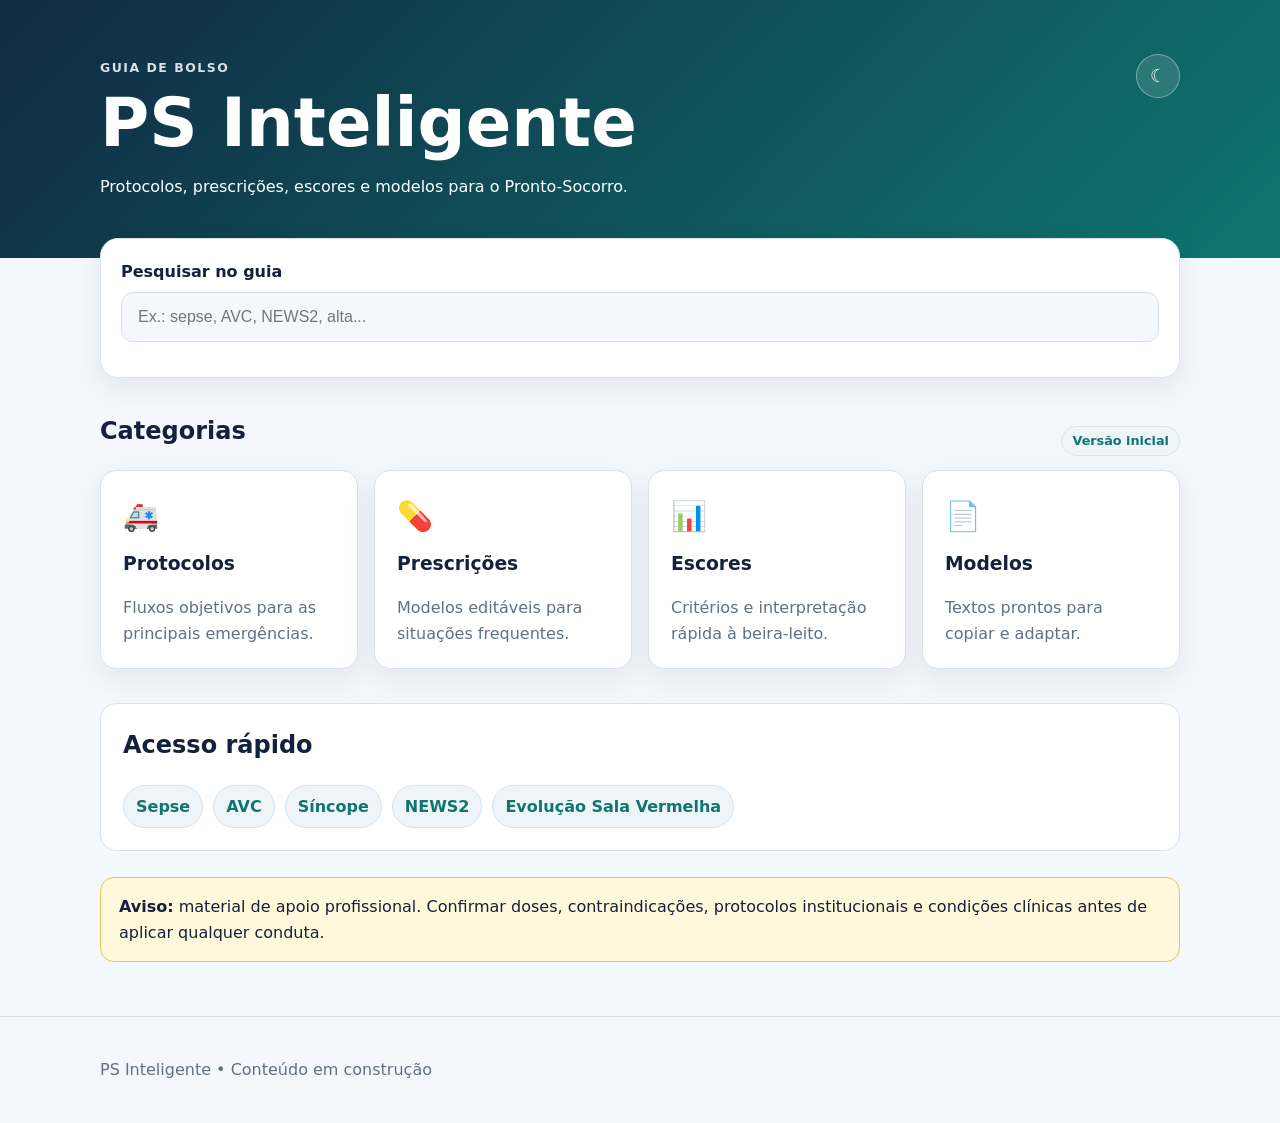
==== index.html @ 6e01e8b6 "Add files via upload" ====
<!DOCTYPE html>
<html lang="pt-BR">
<head>
  <meta charset="UTF-8">
  <meta name="viewport" content="width=device-width, initial-scale=1.0">
  <meta name="description" content="Guia rápido para atendimento no pronto-socorro.">
  <title>PS Inteligente</title>
  <link rel="stylesheet" href="assets/style.css">
</head>
<body>
  <header class="topbar">
    <div class="container hero">
      <div>
        <span class="eyebrow">GUIA DE BOLSO</span>
        <h1>PS Inteligente</h1>
        <p>Protocolos, prescrições, escores e modelos para o Pronto-Socorro.</p>
      </div>
      <button id="themeButton" class="theme-button" type="button" aria-label="Alternar tema">☾</button>
    </div>
  </header>

  <main class="container">
    <section class="search-box">
      <label for="search">Pesquisar no guia</label>
      <input id="search" type="search" placeholder="Ex.: sepse, AVC, NEWS2, alta..." autocomplete="off">
      <p id="resultCount" class="muted"></p>
    </section>

    <section>
      <div class="section-heading">
        <h2>Categorias</h2>
        <span class="badge">Versão inicial</span>
      </div>

      <div id="cardGrid" class="grid">
        <a class="card searchable" data-search="protocolos sepse avc dor toracica sincope choque" href="protocolos/index.html">
          <div class="icon">🚑</div>
          <h3>Protocolos</h3>
          <p>Fluxos objetivos para as principais emergências.</p>
        </a>

        <a class="card searchable" data-search="prescricoes medicamentos doses diluicoes infusao" href="prescricoes/index.html">
          <div class="icon">💊</div>
          <h3>Prescrições</h3>
          <p>Modelos editáveis para situações frequentes.</p>
        </a>

        <a class="card searchable" data-search="escores news2 heart wells curb65 glasgow" href="escores/index.html">
          <div class="icon">📊</div>
          <h3>Escores</h3>
          <p>Critérios e interpretação rápida à beira-leito.</p>
        </a>

        <a class="card searchable" data-search="modelos evolucao alta internacao transferencia obito" href="modelos/index.html">
          <div class="icon">📄</div>
          <h3>Modelos</h3>
          <p>Textos prontos para copiar e adaptar.</p>
        </a>
      </div>
    </section>

    <section class="quick-links">
      <h2>Acesso rápido</h2>
      <div class="link-list">
        <a class="searchable" data-search="sepse protocolo" href="protocolos/sepse.html">Sepse</a>
        <a class="searchable" data-search="avc protocolo" href="protocolos/avc.html">AVC</a>
        <a class="searchable" data-search="sincope protocolo" href="protocolos/sincope.html">Síncope</a>
        <a class="searchable" data-search="news2 escore" href="escores/news2.html">NEWS2</a>
        <a class="searchable" data-search="evolucao sala vermelha modelo" href="modelos/evolucao-sala-vermelha.html">Evolução Sala Vermelha</a>
      </div>
    </section>

    <aside class="warning">
      <strong>Aviso:</strong> material de apoio profissional. Confirmar doses, contraindicações, protocolos institucionais e condições clínicas antes de aplicar qualquer conduta.
    </aside>
  </main>

  <footer>
    <div class="container">
      <p>PS Inteligente • Conteúdo em construção</p>
    </div>
  </footer>

  <script src="assets/script.js"></script>
</body>
</html>
---- assets/style.css ----
:root {
  --bg: #f4f7fb;
  --surface: #ffffff;
  --surface-2: #eef4f8;
  --text: #14213d;
  --muted: #617085;
  --primary: #0f766e;
  --primary-dark: #0b5f59;
  --border: #d9e2ec;
  --shadow: 0 10px 30px rgba(20, 33, 61, 0.08);
  --warning: #fff8db;
  --warning-border: #e6c454;
}

body.dark {
  --bg: #0f172a;
  --surface: #172033;
  --surface-2: #1e293b;
  --text: #eef4ff;
  --muted: #b7c2d0;
  --primary: #2dd4bf;
  --primary-dark: #5eead4;
  --border: #334155;
  --shadow: 0 10px 30px rgba(0,0,0,.25);
  --warning: #332d13;
  --warning-border: #a98b27;
}

* { box-sizing: border-box; }

html { scroll-behavior: smooth; }

body {
  margin: 0;
  font-family: Inter, ui-sans-serif, system-ui, -apple-system, BlinkMacSystemFont, "Segoe UI", sans-serif;
  background: var(--bg);
  color: var(--text);
  line-height: 1.6;
}

a { color: var(--primary); }

.container {
  width: min(1080px, calc(100% - 32px));
  margin: 0 auto;
}

.topbar {
  background: linear-gradient(135deg, #102a43, #0f766e);
  color: white;
  padding: 54px 0 42px;
}

.hero {
  display: flex;
  align-items: flex-start;
  justify-content: space-between;
  gap: 24px;
}

.eyebrow {
  display: inline-block;
  font-size: .78rem;
  letter-spacing: .12em;
  font-weight: 800;
  opacity: .85;
}

h1 {
  margin: 8px 0 6px;
  font-size: clamp(2.2rem, 6vw, 4.2rem);
  line-height: 1.05;
}

h2 { margin-top: 0; }
h3 { margin: 10px 0 4px; }

.theme-button {
  border: 1px solid rgba(255,255,255,.35);
  background: rgba(255,255,255,.12);
  color: white;
  border-radius: 999px;
  width: 44px;
  height: 44px;
  font-size: 1.15rem;
  cursor: pointer;
}

main { padding: 28px 0 54px; }

.search-box {
  background: var(--surface);
  border: 1px solid var(--border);
  border-radius: 18px;
  box-shadow: var(--shadow);
  padding: 20px;
  margin-top: -48px;
  position: relative;
}

.search-box label {
  display: block;
  font-weight: 800;
  margin-bottom: 8px;
}

.search-box input {
  width: 100%;
  padding: 15px 16px;
  font-size: 1rem;
  border: 1px solid var(--border);
  border-radius: 12px;
  background: var(--bg);
  color: var(--text);
}

.muted {
  color: var(--muted);
  font-size: .9rem;
  margin-bottom: 0;
}

.section-heading {
  display: flex;
  justify-content: space-between;
  align-items: center;
  margin-top: 34px;
}

.badge {
  background: var(--surface-2);
  color: var(--primary);
  border: 1px solid var(--border);
  border-radius: 999px;
  padding: 4px 10px;
  font-size: .8rem;
  font-weight: 800;
}

.grid {
  display: grid;
  grid-template-columns: repeat(auto-fit, minmax(230px, 1fr));
  gap: 16px;
}

.card {
  display: block;
  padding: 22px;
  background: var(--surface);
  color: var(--text);
  border: 1px solid var(--border);
  border-radius: 16px;
  box-shadow: var(--shadow);
  text-decoration: none;
  transition: transform .15s ease, border-color .15s ease;
}

.card:hover {
  transform: translateY(-3px);
  border-color: var(--primary);
}

.card p { color: var(--muted); margin-bottom: 0; }
.icon { font-size: 1.8rem; }

.quick-links {
  margin-top: 34px;
  padding: 22px;
  background: var(--surface);
  border: 1px solid var(--border);
  border-radius: 16px;
}

.link-list {
  display: flex;
  flex-wrap: wrap;
  gap: 10px;
}

.link-list a {
  text-decoration: none;
  background: var(--surface-2);
  border: 1px solid var(--border);
  border-radius: 999px;
  padding: 8px 12px;
  font-weight: 700;
}

.warning {
  margin-top: 26px;
  background: var(--warning);
  border: 1px solid var(--warning-border);
  border-radius: 14px;
  padding: 16px 18px;
}

footer {
  border-top: 1px solid var(--border);
  color: var(--muted);
  padding: 24px 0;
}

.page-header {
  background: linear-gradient(135deg, #102a43, #0f766e);
  color: #fff;
  padding: 34px 0;
}

.breadcrumbs a { color: #d5fffa; }

.content {
  max-width: 860px;
  margin: 28px auto;
  background: var(--surface);
  border: 1px solid var(--border);
  border-radius: 18px;
  padding: 26px;
  box-shadow: var(--shadow);
}

.content h2 {
  margin-top: 30px;
  padding-bottom: 8px;
  border-bottom: 1px solid var(--border);
}

.content li { margin-bottom: 7px; }

.copy-box {
  position: relative;
  background: var(--surface-2);
  border: 1px solid var(--border);
  border-radius: 12px;
  padding: 16px;
  white-space: pre-wrap;
}

.copy-button {
  margin-top: 10px;
  border: 0;
  background: var(--primary);
  color: #fff;
  border-radius: 10px;
  padding: 10px 14px;
  font-weight: 800;
  cursor: pointer;
}

.copy-button:hover { background: var(--primary-dark); }

.hidden { display: none !important; }

@media (max-width: 640px) {
  .topbar { padding-top: 38px; }
  .hero { align-items: center; }
  .content { padding: 20px; }
}
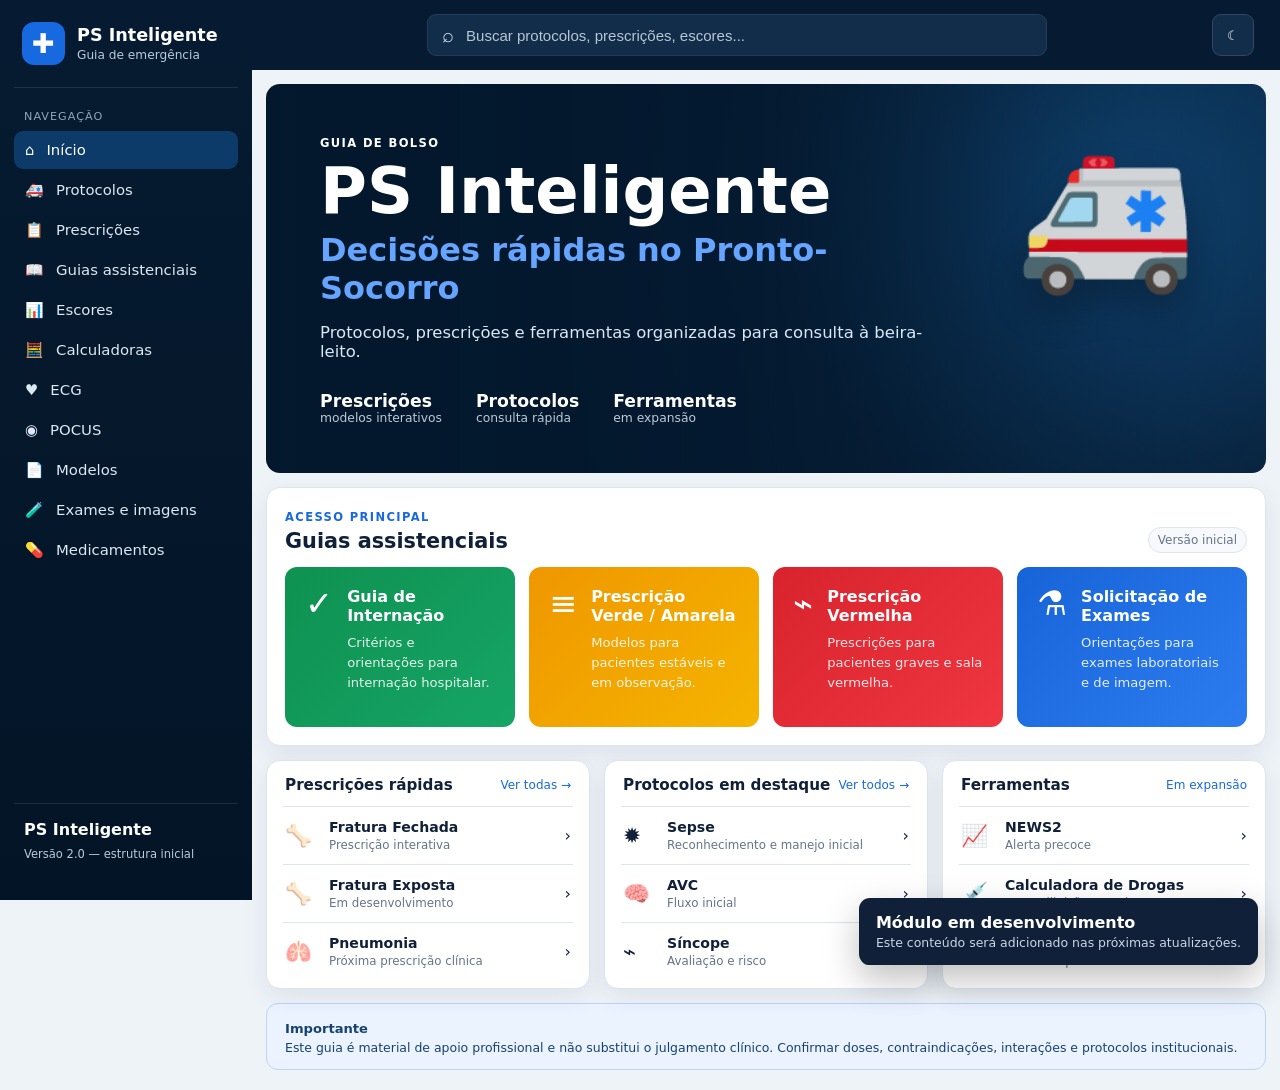
==== commit 134e2bed: "Atualizar página inicial para versão 2" ====
--- a/index.html
+++ b/index.html
@@ -3,84 +3,183 @@
 <head>
   <meta charset="UTF-8">
   <meta name="viewport" content="width=device-width, initial-scale=1.0">
-  <meta name="description" content="Guia rápido para atendimento no pronto-socorro.">
+  <meta name="description" content="PS Inteligente — protocolos, prescrições e ferramentas para o pronto-socorro.">
   <title>PS Inteligente</title>
   <link rel="stylesheet" href="assets/style.css">
 </head>
 <body>
-  <header class="topbar">
-    <div class="container hero">
+  <aside class="sidebar" id="sidebar">
+    <div class="brand">
+      <div class="brand-icon">✚</div>
       <div>
-        <span class="eyebrow">GUIA DE BOLSO</span>
-        <h1>PS Inteligente</h1>
-        <p>Protocolos, prescrições, escores e modelos para o Pronto-Socorro.</p>
+        <strong>PS Inteligente</strong>
+        <span>Guia de emergência</span>
       </div>
-      <button id="themeButton" class="theme-button" type="button" aria-label="Alternar tema">☾</button>
     </div>
-  </header>
 
-  <main class="container">
-    <section class="search-box">
-      <label for="search">Pesquisar no guia</label>
-      <input id="search" type="search" placeholder="Ex.: sepse, AVC, NEWS2, alta..." autocomplete="off">
-      <p id="resultCount" class="muted"></p>
-    </section>
+    <nav>
+      <p class="nav-label">Navegação</p>
+      <a class="nav-item active" href="index.html">⌂ <span>Início</span></a>
+      <a class="nav-item" href="protocolos/index.html">🚑 <span>Protocolos</span></a>
+      <a class="nav-item" href="prescricoes/index.html">📋 <span>Prescrições</span></a>
+      <a class="nav-item soon" href="#" data-soon="Guias assistenciais">📖 <span>Guias assistenciais</span></a>
+      <a class="nav-item" href="escores/index.html">📊 <span>Escores</span></a>
+      <a class="nav-item soon" href="#" data-soon="Calculadoras">🧮 <span>Calculadoras</span></a>
+      <a class="nav-item soon" href="#" data-soon="ECG">♥ <span>ECG</span></a>
+      <a class="nav-item soon" href="#" data-soon="POCUS">◉ <span>POCUS</span></a>
+      <a class="nav-item" href="modelos/index.html">📄 <span>Modelos</span></a>
+      <a class="nav-item soon" href="#" data-soon="Exames e imagens">🧪 <span>Exames e imagens</span></a>
+      <a class="nav-item soon" href="#" data-soon="Medicamentos">💊 <span>Medicamentos</span></a>
+    </nav>
 
-    <section>
-      <div class="section-heading">
-        <h2>Categorias</h2>
-        <span class="badge">Versão inicial</span>
+    <div class="sidebar-bottom">
+      <p>PS Inteligente</p>
+      <small>Versão 2.0 — estrutura inicial</small>
+    </div>
+  </aside>
+
+  <div class="app">
+    <header class="topbar">
+      <button class="menu-button" id="menuButton" aria-label="Abrir menu">☰</button>
+      <div class="global-search">
+        <span>⌕</span>
+        <input id="searchInput" type="search" placeholder="Buscar protocolos, prescrições, escores...">
       </div>
+      <button class="theme-button" id="themeButton" aria-label="Alternar tema">☾</button>
+    </header>
 
-      <div id="cardGrid" class="grid">
-        <a class="card searchable" data-search="protocolos sepse avc dor toracica sincope choque" href="protocolos/index.html">
-          <div class="icon">🚑</div>
-          <h3>Protocolos</h3>
-          <p>Fluxos objetivos para as principais emergências.</p>
-        </a>
+    <main>
+      <section class="hero">
+        <div class="hero-overlay"></div>
+        <div class="hero-content">
+          <span class="eyebrow">GUIA DE BOLSO</span>
+          <h1>PS Inteligente</h1>
+          <h2>Decisões rápidas no Pronto-Socorro</h2>
+          <p>Protocolos, prescrições e ferramentas organizadas para consulta à beira-leito.</p>
+          <div class="hero-stats">
+            <div><strong>Prescrições</strong><span>modelos interativos</span></div>
+            <div><strong>Protocolos</strong><span>consulta rápida</span></div>
+            <div><strong>Ferramentas</strong><span>em expansão</span></div>
+          </div>
+        </div>
+      </section>
 
-        <a class="card searchable" data-search="prescricoes medicamentos doses diluicoes infusao" href="prescricoes/index.html">
-          <div class="icon">💊</div>
-          <h3>Prescrições</h3>
-          <p>Modelos editáveis para situações frequentes.</p>
-        </a>
+      <section class="section">
+        <div class="section-heading">
+          <div>
+            <span class="eyebrow dark">ACESSO PRINCIPAL</span>
+            <h2>Guias assistenciais</h2>
+          </div>
+          <span class="version">Versão inicial</span>
+        </div>
 
-        <a class="card searchable" data-search="escores news2 heart wells curb65 glasgow" href="escores/index.html">
-          <div class="icon">📊</div>
-          <h3>Escores</h3>
-          <p>Critérios e interpretação rápida à beira-leito.</p>
-        </a>
+        <div class="featured-grid">
+          <a class="feature-card green soon searchable" href="#" data-search="guia internação internacao hospitalar" data-soon="Guia de Internação">
+            <span class="feature-icon">✓</span>
+            <div><h3>Guia de Internação</h3><p>Critérios e orientações para internação hospitalar.</p></div>
+          </a>
 
-        <a class="card searchable" data-search="modelos evolucao alta internacao transferencia obito" href="modelos/index.html">
-          <div class="icon">📄</div>
-          <h3>Modelos</h3>
-          <p>Textos prontos para copiar e adaptar.</p>
-        </a>
+          <a class="feature-card amber soon searchable" href="#" data-search="prescrição verde amarela observação" data-soon="Guia de Prescrição Verde/Amarela">
+            <span class="feature-icon">≡</span>
+            <div><h3>Prescrição Verde / Amarela</h3><p>Modelos para pacientes estáveis e em observação.</p></div>
+          </a>
+
+          <a class="feature-card red soon searchable" href="#" data-search="prescrição vermelha sala vermelha grave" data-soon="Guia de Prescrição Vermelha">
+            <span class="feature-icon">⌁</span>
+            <div><h3>Prescrição Vermelha</h3><p>Prescrições para pacientes graves e sala vermelha.</p></div>
+          </a>
+
+          <a class="feature-card blue soon searchable" href="#" data-search="solicitação exames laboratório imagem" data-soon="Protocolo de Solicitação de Exames">
+            <span class="feature-icon">⚗</span>
+            <div><h3>Solicitação de Exames</h3><p>Orientações para exames laboratoriais e de imagem.</p></div>
+          </a>
+        </div>
+      </section>
+
+      <section class="dashboard-grid">
+        <article class="dashboard-card">
+          <div class="card-heading">
+            <h3>Prescrições rápidas</h3>
+            <a href="prescricoes/index.html">Ver todas →</a>
+          </div>
+          <a class="list-item searchable" data-search="fratura fechada ortopedia cirurgia" href="prescricoes/fratura-fechada.html">
+            <span class="list-icon">🦴</span>
+            <div><strong>Fratura Fechada</strong><small>Prescrição interativa</small></div>
+            <span>›</span>
+          </a>
+          <a class="list-item soon searchable" data-search="fratura exposta" href="#" data-soon="Fratura Exposta">
+            <span class="list-icon">🦴</span>
+            <div><strong>Fratura Exposta</strong><small>Em desenvolvimento</small></div>
+            <span>›</span>
+          </a>
+          <a class="list-item soon searchable" data-search="pneumonia prescrição" href="#" data-soon="Prescrição de Pneumonia">
+            <span class="list-icon">🫁</span>
+            <div><strong>Pneumonia</strong><small>Próxima prescrição clínica</small></div>
+            <span>›</span>
+          </a>
+        </article>
+
+        <article class="dashboard-card">
+          <div class="card-heading">
+            <h3>Protocolos em destaque</h3>
+            <a href="protocolos/index.html">Ver todos →</a>
+          </div>
+          <a class="list-item searchable" data-search="sepse protocolo" href="protocolos/sepse.html">
+            <span class="list-icon">✹</span>
+            <div><strong>Sepse</strong><small>Reconhecimento e manejo inicial</small></div>
+            <span>›</span>
+          </a>
+          <a class="list-item searchable" data-search="avc acidente vascular cerebral" href="protocolos/avc.html">
+            <span class="list-icon">🧠</span>
+            <div><strong>AVC</strong><small>Fluxo inicial</small></div>
+            <span>›</span>
+          </a>
+          <a class="list-item searchable" data-search="síncope sincope" href="protocolos/sincope.html">
+            <span class="list-icon">⌁</span>
+            <div><strong>Síncope</strong><small>Avaliação e risco</small></div>
+            <span>›</span>
+          </a>
+        </article>
+
+        <article class="dashboard-card">
+          <div class="card-heading">
+            <h3>Ferramentas</h3>
+            <span>Em expansão</span>
+          </div>
+          <a class="list-item searchable" data-search="news2 escore deterioração" href="escores/news2.html">
+            <span class="list-icon">📈</span>
+            <div><strong>NEWS2</strong><small>Alerta precoce</small></div>
+            <span>›</span>
+          </a>
+          <a class="list-item soon searchable" data-search="calculadora drogas dose diluição ml hora" href="#" data-soon="Calculadora de Drogas">
+            <span class="list-icon">💉</span>
+            <div><strong>Calculadora de Drogas</strong><small>Dose, diluição e mL/h</small></div>
+            <span>›</span>
+          </a>
+          <a class="list-item searchable" data-search="evolução sala vermelha modelo" href="modelos/evolucao-sala-vermelha.html">
+            <span class="list-icon">📄</span>
+            <div><strong>Evolução Sala Vermelha</strong><small>Modelo copiável</small></div>
+            <span>›</span>
+          </a>
+        </article>
+      </section>
+
+      <section class="notice">
+        <strong>Importante</strong>
+        <p>Este guia é material de apoio profissional e não substitui o julgamento clínico. Confirmar doses, contraindicações, interações e protocolos institucionais.</p>
+      </section>
+
+      <div id="emptyState" class="empty-state hidden">
+        Nenhum item encontrado para esta pesquisa.
       </div>
-    </section>
+    </main>
+  </div>
 
-    <section class="quick-links">
-      <h2>Acesso rápido</h2>
-      <div class="link-list">
-        <a class="searchable" data-search="sepse protocolo" href="protocolos/sepse.html">Sepse</a>
-        <a class="searchable" data-search="avc protocolo" href="protocolos/avc.html">AVC</a>
-        <a class="searchable" data-search="sincope protocolo" href="protocolos/sincope.html">Síncope</a>
-        <a class="searchable" data-search="news2 escore" href="escores/news2.html">NEWS2</a>
-        <a class="searchable" data-search="evolucao sala vermelha modelo" href="modelos/evolucao-sala-vermelha.html">Evolução Sala Vermelha</a>
-      </div>
-    </section>
+  <div class="toast" id="toast">
+    <strong id="toastTitle">Módulo em desenvolvimento</strong>
+    <span>Este conteúdo será adicionado nas próximas atualizações.</span>
+  </div>
 
-    <aside class="warning">
-      <strong>Aviso:</strong> material de apoio profissional. Confirmar doses, contraindicações, protocolos institucionais e condições clínicas antes de aplicar qualquer conduta.
-    </aside>
-  </main>
-
-  <footer>
-    <div class="container">
-      <p>PS Inteligente • Conteúdo em construção</p>
-    </div>
-  </footer>
-
-  <script src="assets/script.js"></script>
+  <script src="assets/app.js"></script>
 </body>
 </html>
--- a/assets/style.css
+++ b/assets/style.css
@@ -1,257 +1,69 @@
-:root {
-  --bg: #f4f7fb;
-  --surface: #ffffff;
-  --surface-2: #eef4f8;
-  --text: #14213d;
-  --muted: #617085;
-  --primary: #0f766e;
-  --primary-dark: #0b5f59;
-  --border: #d9e2ec;
-  --shadow: 0 10px 30px rgba(20, 33, 61, 0.08);
-  --warning: #fff8db;
-  --warning-border: #e6c454;
+
+:root{
+  --bg:#eef3f8;--surface:#fff;--surface-2:#f7f9fc;--text:#102038;
+  --muted:#64748b;--border:#dce4ee;--nav:#061b31;--nav-2:#092744;
+  --primary:#1769e0;--shadow:0 8px 24px rgba(15,35,65,.08)
 }
-
-body.dark {
-  --bg: #0f172a;
-  --surface: #172033;
-  --surface-2: #1e293b;
-  --text: #eef4ff;
-  --muted: #b7c2d0;
-  --primary: #2dd4bf;
-  --primary-dark: #5eead4;
-  --border: #334155;
-  --shadow: 0 10px 30px rgba(0,0,0,.25);
-  --warning: #332d13;
-  --warning-border: #a98b27;
+body.dark{
+  --bg:#0b1220;--surface:#111c2e;--surface-2:#172438;--text:#eef5ff;
+  --muted:#a8b5c7;--border:#2a3a51;--shadow:0 8px 24px rgba(0,0,0,.28)
 }
-
-* { box-sizing: border-box; }
-
-html { scroll-behavior: smooth; }
-
-body {
-  margin: 0;
-  font-family: Inter, ui-sans-serif, system-ui, -apple-system, BlinkMacSystemFont, "Segoe UI", sans-serif;
-  background: var(--bg);
-  color: var(--text);
-  line-height: 1.6;
+*{box-sizing:border-box}
+html{scroll-behavior:smooth}
+body{margin:0;font-family:Inter,ui-sans-serif,system-ui,-apple-system,"Segoe UI",sans-serif;background:var(--bg);color:var(--text)}
+a{text-decoration:none}
+.sidebar{
+  position:fixed;inset:0 auto 0 0;width:252px;background:linear-gradient(180deg,var(--nav),#031426);
+  color:white;padding:22px 14px;display:flex;flex-direction:column;z-index:30
 }
-
-a { color: var(--primary); }
-
-.container {
-  width: min(1080px, calc(100% - 32px));
-  margin: 0 auto;
+.brand{display:flex;align-items:center;gap:12px;padding:0 8px 22px;border-bottom:1px solid rgba(255,255,255,.1)}
+.brand-icon{display:grid;place-items:center;width:43px;height:43px;border-radius:12px;background:#1769e0;font-size:1.7rem;font-weight:900}
+.brand strong{display:block;font-size:1.1rem}.brand span{display:block;font-size:.76rem;color:#b9cadb;margin-top:3px}
+.nav-label{font-size:.7rem;color:#8fa5ba;text-transform:uppercase;letter-spacing:.09em;margin:22px 10px 8px}
+.nav-item{display:flex;align-items:center;gap:12px;color:#dce8f4;padding:10px 11px;border-radius:9px;margin:2px 0;font-size:.93rem}
+.nav-item:hover,.nav-item.active{background:#0c3a69;color:white}
+.sidebar-bottom{margin-top:auto;padding:16px 10px;color:#b9cadb;border-top:1px solid rgba(255,255,255,.1)}
+.sidebar-bottom p{margin:0 0 4px;color:white;font-weight:800}.sidebar-bottom small{font-size:.72rem}
+.app{margin-left:252px;min-height:100vh}
+.topbar{height:70px;background:#061b31;display:flex;align-items:center;gap:16px;padding:0 26px;position:sticky;top:0;z-index:20}
+.global-search{width:min(620px,70%);margin:auto;display:flex;align-items:center;gap:10px;background:#112d49;border:1px solid rgba(255,255,255,.08);padding:0 14px;border-radius:9px}
+.global-search span{color:#dce8f4;font-size:1.25rem}.global-search input{width:100%;height:40px;border:0;outline:0;background:transparent;color:white;font-size:.94rem}
+.global-search input::placeholder{color:#b8c6d6}
+.theme-button,.menu-button{border:1px solid rgba(255,255,255,.13);background:#112d49;color:white;border-radius:9px;width:42px;height:42px;cursor:pointer}
+.menu-button{display:none}
+main{padding:14px}
+.hero{position:relative;min-height:300px;border-radius:14px;overflow:hidden;background:
+ linear-gradient(90deg,rgba(3,24,45,.98) 0%,rgba(3,24,45,.88) 48%,rgba(3,24,45,.40) 100%),
+ radial-gradient(circle at 83% 30%,#1b6bb1 0%,#0b2947 38%,#03182d 72%)}
+.hero:after{content:"🚑";position:absolute;right:7%;top:12%;font-size:9rem;filter:drop-shadow(0 20px 20px rgba(0,0,0,.3));opacity:.93}
+.hero-content{position:relative;z-index:2;padding:48px 54px;color:white;max-width:740px}
+.eyebrow{font-size:.72rem;font-weight:900;letter-spacing:.12em}.eyebrow.dark{color:var(--primary)}
+.hero h1{font-size:clamp(2.5rem,5vw,4.7rem);line-height:1;margin:8px 0 8px}.hero h2{color:#65a5ff;margin:0 0 12px;font-size:clamp(1.25rem,2.6vw,2rem)}
+.hero p{font-size:1.03rem;max-width:610px;color:#d9e8f7}
+.hero-stats{display:flex;gap:34px;margin-top:30px}.hero-stats div{display:flex;flex-direction:column}.hero-stats strong{font-size:1.08rem}.hero-stats span{font-size:.77rem;color:#b9cadb}
+.section{background:var(--surface);border:1px solid var(--border);border-radius:14px;margin-top:14px;padding:18px;box-shadow:var(--shadow)}
+.section-heading{display:flex;align-items:end;justify-content:space-between;margin-bottom:14px}.section-heading h2{margin:4px 0 0;font-size:1.3rem}.version{background:var(--surface-2);border:1px solid var(--border);padding:5px 9px;border-radius:999px;font-size:.75rem;color:var(--muted)}
+.featured-grid{display:grid;grid-template-columns:repeat(4,1fr);gap:14px}
+.feature-card{min-height:160px;border-radius:12px;padding:20px;color:white;display:flex;gap:14px;align-items:flex-start;transition:.16s transform}
+.feature-card:hover{transform:translateY(-3px)}
+.feature-card h3{margin:0 0 8px;font-size:1rem}.feature-card p{margin:0;font-size:.82rem;line-height:1.5;color:rgba(255,255,255,.88)}
+.feature-icon{font-size:2.1rem;line-height:1}.green{background:linear-gradient(135deg,#0e9151,#16a566)}.amber{background:linear-gradient(135deg,#ef9700,#f5b400)}.red{background:linear-gradient(135deg,#d8232c,#ef3641)}.blue{background:linear-gradient(135deg,#1764d8,#2c7cf0)}
+.dashboard-grid{display:grid;grid-template-columns:repeat(3,1fr);gap:14px;margin-top:14px}
+.dashboard-card{background:var(--surface);border:1px solid var(--border);border-radius:14px;padding:0 16px 8px;box-shadow:var(--shadow)}
+.card-heading{display:flex;justify-content:space-between;align-items:center;padding:15px 2px 12px;border-bottom:1px solid var(--border)}
+.card-heading h3{font-size:.95rem;margin:0}.card-heading a,.card-heading span{font-size:.75rem;color:var(--primary)}
+.list-item{display:grid;grid-template-columns:34px 1fr auto;gap:10px;align-items:center;color:var(--text);padding:12px 2px;border-bottom:1px solid var(--border)}
+.list-item:last-child{border-bottom:0}.list-item:hover strong{color:var(--primary)}
+.list-icon{font-size:1.35rem}.list-item strong{display:block;font-size:.88rem}.list-item small{display:block;color:var(--muted);font-size:.74rem;margin-top:3px}
+.notice{margin:14px 0 6px;background:#eaf3ff;border:1px solid #b9d5fb;border-radius:12px;padding:14px 18px;color:#164272}
+body.dark .notice{background:#102843;border-color:#244b75;color:#cfe4ff}.notice strong{font-size:.82rem}.notice p{margin:3px 0 0;font-size:.78rem}
+.toast{position:fixed;right:22px;bottom:22px;display:flex;flex-direction:column;gap:3px;min-width:280px;background:#102038;color:white;padding:15px 17px;border-radius:11px;box-shadow:0 14px 35px rgba(0,0,0,.25);transform:translateY(130%);transition:.25s;z-index:50}
+.toast.show{transform:translateY(0)}.toast span{font-size:.78rem;color:#c9d6e5}
+.hidden{display:none!important}.empty-state{text-align:center;padding:30px;color:var(--muted)}
+@media(max-width:1100px){.featured-grid{grid-template-columns:repeat(2,1fr)}.dashboard-grid{grid-template-columns:1fr 1fr}.dashboard-card:last-child{grid-column:1/-1}}
+@media(max-width:760px){
+ .sidebar{transform:translateX(-100%);transition:.2s}.sidebar.open{transform:translateX(0)}
+ .app{margin-left:0}.menu-button{display:block}.topbar{padding:0 12px}.global-search{width:100%}
+ main{padding:9px}.hero-content{padding:36px 24px}.hero:after{font-size:5.5rem;right:2%;opacity:.35}
+ .hero-stats{gap:18px;flex-wrap:wrap}.featured-grid,.dashboard-grid{grid-template-columns:1fr}.dashboard-card:last-child{grid-column:auto}
 }
-
-.topbar {
-  background: linear-gradient(135deg, #102a43, #0f766e);
-  color: white;
-  padding: 54px 0 42px;
-}
-
-.hero {
-  display: flex;
-  align-items: flex-start;
-  justify-content: space-between;
-  gap: 24px;
-}
-
-.eyebrow {
-  display: inline-block;
-  font-size: .78rem;
-  letter-spacing: .12em;
-  font-weight: 800;
-  opacity: .85;
-}
-
-h1 {
-  margin: 8px 0 6px;
-  font-size: clamp(2.2rem, 6vw, 4.2rem);
-  line-height: 1.05;
-}
-
-h2 { margin-top: 0; }
-h3 { margin: 10px 0 4px; }
-
-.theme-button {
-  border: 1px solid rgba(255,255,255,.35);
-  background: rgba(255,255,255,.12);
-  color: white;
-  border-radius: 999px;
-  width: 44px;
-  height: 44px;
-  font-size: 1.15rem;
-  cursor: pointer;
-}
-
-main { padding: 28px 0 54px; }
-
-.search-box {
-  background: var(--surface);
-  border: 1px solid var(--border);
-  border-radius: 18px;
-  box-shadow: var(--shadow);
-  padding: 20px;
-  margin-top: -48px;
-  position: relative;
-}
-
-.search-box label {
-  display: block;
-  font-weight: 800;
-  margin-bottom: 8px;
-}
-
-.search-box input {
-  width: 100%;
-  padding: 15px 16px;
-  font-size: 1rem;
-  border: 1px solid var(--border);
-  border-radius: 12px;
-  background: var(--bg);
-  color: var(--text);
-}
-
-.muted {
-  color: var(--muted);
-  font-size: .9rem;
-  margin-bottom: 0;
-}
-
-.section-heading {
-  display: flex;
-  justify-content: space-between;
-  align-items: center;
-  margin-top: 34px;
-}
-
-.badge {
-  background: var(--surface-2);
-  color: var(--primary);
-  border: 1px solid var(--border);
-  border-radius: 999px;
-  padding: 4px 10px;
-  font-size: .8rem;
-  font-weight: 800;
-}
-
-.grid {
-  display: grid;
-  grid-template-columns: repeat(auto-fit, minmax(230px, 1fr));
-  gap: 16px;
-}
-
-.card {
-  display: block;
-  padding: 22px;
-  background: var(--surface);
-  color: var(--text);
-  border: 1px solid var(--border);
-  border-radius: 16px;
-  box-shadow: var(--shadow);
-  text-decoration: none;
-  transition: transform .15s ease, border-color .15s ease;
-}
-
-.card:hover {
-  transform: translateY(-3px);
-  border-color: var(--primary);
-}
-
-.card p { color: var(--muted); margin-bottom: 0; }
-.icon { font-size: 1.8rem; }
-
-.quick-links {
-  margin-top: 34px;
-  padding: 22px;
-  background: var(--surface);
-  border: 1px solid var(--border);
-  border-radius: 16px;
-}
-
-.link-list {
-  display: flex;
-  flex-wrap: wrap;
-  gap: 10px;
-}
-
-.link-list a {
-  text-decoration: none;
-  background: var(--surface-2);
-  border: 1px solid var(--border);
-  border-radius: 999px;
-  padding: 8px 12px;
-  font-weight: 700;
-}
-
-.warning {
-  margin-top: 26px;
-  background: var(--warning);
-  border: 1px solid var(--warning-border);
-  border-radius: 14px;
-  padding: 16px 18px;
-}
-
-footer {
-  border-top: 1px solid var(--border);
-  color: var(--muted);
-  padding: 24px 0;
-}
-
-.page-header {
-  background: linear-gradient(135deg, #102a43, #0f766e);
-  color: #fff;
-  padding: 34px 0;
-}
-
-.breadcrumbs a { color: #d5fffa; }
-
-.content {
-  max-width: 860px;
-  margin: 28px auto;
-  background: var(--surface);
-  border: 1px solid var(--border);
-  border-radius: 18px;
-  padding: 26px;
-  box-shadow: var(--shadow);
-}
-
-.content h2 {
-  margin-top: 30px;
-  padding-bottom: 8px;
-  border-bottom: 1px solid var(--border);
-}
-
-.content li { margin-bottom: 7px; }
-
-.copy-box {
-  position: relative;
-  background: var(--surface-2);
-  border: 1px solid var(--border);
-  border-radius: 12px;
-  padding: 16px;
-  white-space: pre-wrap;
-}
-
-.copy-button {
-  margin-top: 10px;
-  border: 0;
-  background: var(--primary);
-  color: #fff;
-  border-radius: 10px;
-  padding: 10px 14px;
-  font-weight: 800;
-  cursor: pointer;
-}
-
-.copy-button:hover { background: var(--primary-dark); }
-
-.hidden { display: none !important; }
-
-@media (max-width: 640px) {
-  .topbar { padding-top: 38px; }
-  .hero { align-items: center; }
-  .content { padding: 20px; }
-}
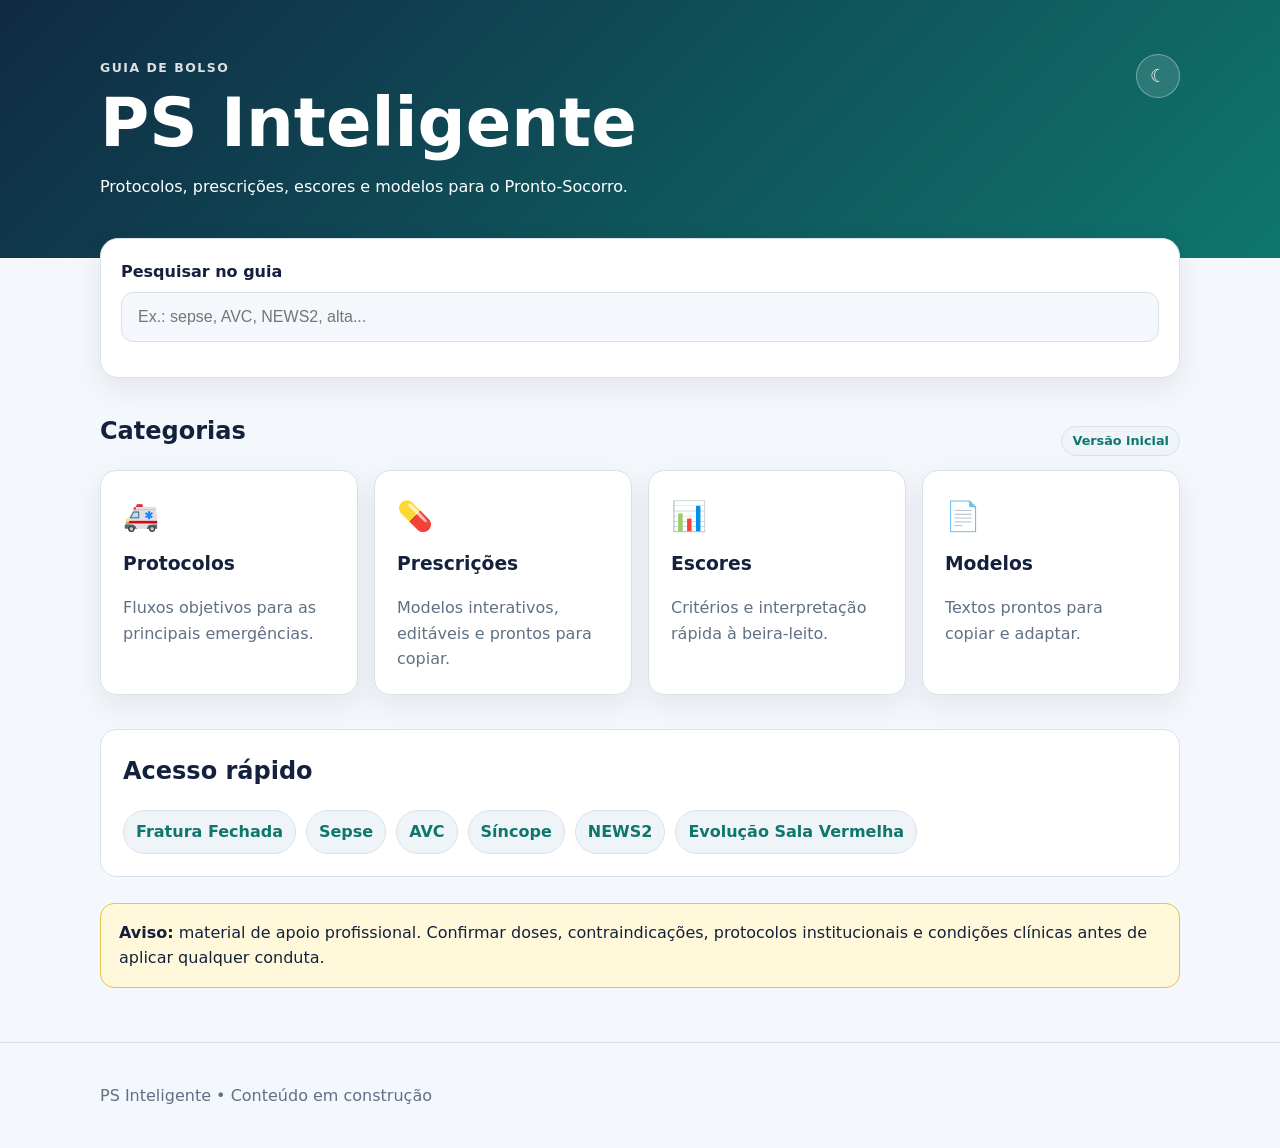
==== commit 6c3b9c98: "Restaurar página inicial anterior" ====
--- a/index.html
+++ b/index.html
@@ -3,183 +3,85 @@
 <head>
   <meta charset="UTF-8">
   <meta name="viewport" content="width=device-width, initial-scale=1.0">
-  <meta name="description" content="PS Inteligente — protocolos, prescrições e ferramentas para o pronto-socorro.">
+  <meta name="description" content="Guia rápido para atendimento no pronto-socorro.">
   <title>PS Inteligente</title>
   <link rel="stylesheet" href="assets/style.css">
 </head>
 <body>
-  <aside class="sidebar" id="sidebar">
-    <div class="brand">
-      <div class="brand-icon">✚</div>
+  <header class="topbar">
+    <div class="container hero">
       <div>
-        <strong>PS Inteligente</strong>
-        <span>Guia de emergência</span>
+        <span class="eyebrow">GUIA DE BOLSO</span>
+        <h1>PS Inteligente</h1>
+        <p>Protocolos, prescrições, escores e modelos para o Pronto-Socorro.</p>
       </div>
+      <button id="themeButton" class="theme-button" type="button" aria-label="Alternar tema">☾</button>
     </div>
+  </header>
 
-    <nav>
-      <p class="nav-label">Navegação</p>
-      <a class="nav-item active" href="index.html">⌂ <span>Início</span></a>
-      <a class="nav-item" href="protocolos/index.html">🚑 <span>Protocolos</span></a>
-      <a class="nav-item" href="prescricoes/index.html">📋 <span>Prescrições</span></a>
-      <a class="nav-item soon" href="#" data-soon="Guias assistenciais">📖 <span>Guias assistenciais</span></a>
-      <a class="nav-item" href="escores/index.html">📊 <span>Escores</span></a>
-      <a class="nav-item soon" href="#" data-soon="Calculadoras">🧮 <span>Calculadoras</span></a>
-      <a class="nav-item soon" href="#" data-soon="ECG">♥ <span>ECG</span></a>
-      <a class="nav-item soon" href="#" data-soon="POCUS">◉ <span>POCUS</span></a>
-      <a class="nav-item" href="modelos/index.html">📄 <span>Modelos</span></a>
-      <a class="nav-item soon" href="#" data-soon="Exames e imagens">🧪 <span>Exames e imagens</span></a>
-      <a class="nav-item soon" href="#" data-soon="Medicamentos">💊 <span>Medicamentos</span></a>
-    </nav>
+  <main class="container">
+    <section class="search-box">
+      <label for="search">Pesquisar no guia</label>
+      <input id="search" type="search" placeholder="Ex.: sepse, AVC, NEWS2, alta..." autocomplete="off">
+      <p id="resultCount" class="muted"></p>
+    </section>
 
-    <div class="sidebar-bottom">
-      <p>PS Inteligente</p>
-      <small>Versão 2.0 — estrutura inicial</small>
+    <section>
+      <div class="section-heading">
+        <h2>Categorias</h2>
+        <span class="badge">Versão inicial</span>
+      </div>
+
+      <div id="cardGrid" class="grid">
+        <a class="card searchable" data-search="protocolos sepse avc dor toracica sincope choque" href="protocolos/index.html">
+          <div class="icon">🚑</div>
+          <h3>Protocolos</h3>
+          <p>Fluxos objetivos para as principais emergências.</p>
+        </a>
+
+        <a class="card searchable" data-search="prescricoes medicamentos doses diluicoes infusao fratura fechada" href="prescricoes/index.html">
+          <div class="icon">💊</div>
+          <h3>Prescrições</h3>
+          <p>Modelos interativos, editáveis e prontos para copiar.</p>
+        </a>
+
+        <a class="card searchable" data-search="escores news2 heart wells curb65 glasgow" href="escores/index.html">
+          <div class="icon">📊</div>
+          <h3>Escores</h3>
+          <p>Critérios e interpretação rápida à beira-leito.</p>
+        </a>
+
+        <a class="card searchable" data-search="modelos evolucao alta internacao transferencia obito" href="modelos/index.html">
+          <div class="icon">📄</div>
+          <h3>Modelos</h3>
+          <p>Textos prontos para copiar e adaptar.</p>
+        </a>
+      </div>
+    </section>
+
+    <section class="quick-links">
+      <h2>Acesso rápido</h2>
+      <div class="link-list">
+        <a class="searchable" data-search="fratura fechada prescrição ortopedia" href="prescricoes/fratura-fechada.html">Fratura Fechada</a>
+        <a class="searchable" data-search="sepse protocolo" href="protocolos/sepse.html">Sepse</a>
+        <a class="searchable" data-search="avc protocolo" href="protocolos/avc.html">AVC</a>
+        <a class="searchable" data-search="sincope protocolo" href="protocolos/sincope.html">Síncope</a>
+        <a class="searchable" data-search="news2 escore" href="escores/news2.html">NEWS2</a>
+        <a class="searchable" data-search="evolucao sala vermelha modelo" href="modelos/evolucao-sala-vermelha.html">Evolução Sala Vermelha</a>
+      </div>
+    </section>
+
+    <aside class="warning">
+      <strong>Aviso:</strong> material de apoio profissional. Confirmar doses, contraindicações, protocolos institucionais e condições clínicas antes de aplicar qualquer conduta.
+    </aside>
+  </main>
+
+  <footer>
+    <div class="container">
+      <p>PS Inteligente • Conteúdo em construção</p>
     </div>
-  </aside>
+  </footer>
 
-  <div class="app">
-    <header class="topbar">
-      <button class="menu-button" id="menuButton" aria-label="Abrir menu">☰</button>
-      <div class="global-search">
-        <span>⌕</span>
-        <input id="searchInput" type="search" placeholder="Buscar protocolos, prescrições, escores...">
-      </div>
-      <button class="theme-button" id="themeButton" aria-label="Alternar tema">☾</button>
-    </header>
-
-    <main>
-      <section class="hero">
-        <div class="hero-overlay"></div>
-        <div class="hero-content">
-          <span class="eyebrow">GUIA DE BOLSO</span>
-          <h1>PS Inteligente</h1>
-          <h2>Decisões rápidas no Pronto-Socorro</h2>
-          <p>Protocolos, prescrições e ferramentas organizadas para consulta à beira-leito.</p>
-          <div class="hero-stats">
-            <div><strong>Prescrições</strong><span>modelos interativos</span></div>
-            <div><strong>Protocolos</strong><span>consulta rápida</span></div>
-            <div><strong>Ferramentas</strong><span>em expansão</span></div>
-          </div>
-        </div>
-      </section>
-
-      <section class="section">
-        <div class="section-heading">
-          <div>
-            <span class="eyebrow dark">ACESSO PRINCIPAL</span>
-            <h2>Guias assistenciais</h2>
-          </div>
-          <span class="version">Versão inicial</span>
-        </div>
-
-        <div class="featured-grid">
-          <a class="feature-card green soon searchable" href="#" data-search="guia internação internacao hospitalar" data-soon="Guia de Internação">
-            <span class="feature-icon">✓</span>
-            <div><h3>Guia de Internação</h3><p>Critérios e orientações para internação hospitalar.</p></div>
-          </a>
-
-          <a class="feature-card amber soon searchable" href="#" data-search="prescrição verde amarela observação" data-soon="Guia de Prescrição Verde/Amarela">
-            <span class="feature-icon">≡</span>
-            <div><h3>Prescrição Verde / Amarela</h3><p>Modelos para pacientes estáveis e em observação.</p></div>
-          </a>
-
-          <a class="feature-card red soon searchable" href="#" data-search="prescrição vermelha sala vermelha grave" data-soon="Guia de Prescrição Vermelha">
-            <span class="feature-icon">⌁</span>
-            <div><h3>Prescrição Vermelha</h3><p>Prescrições para pacientes graves e sala vermelha.</p></div>
-          </a>
-
-          <a class="feature-card blue soon searchable" href="#" data-search="solicitação exames laboratório imagem" data-soon="Protocolo de Solicitação de Exames">
-            <span class="feature-icon">⚗</span>
-            <div><h3>Solicitação de Exames</h3><p>Orientações para exames laboratoriais e de imagem.</p></div>
-          </a>
-        </div>
-      </section>
-
-      <section class="dashboard-grid">
-        <article class="dashboard-card">
-          <div class="card-heading">
-            <h3>Prescrições rápidas</h3>
-            <a href="prescricoes/index.html">Ver todas →</a>
-          </div>
-          <a class="list-item searchable" data-search="fratura fechada ortopedia cirurgia" href="prescricoes/fratura-fechada.html">
-            <span class="list-icon">🦴</span>
-            <div><strong>Fratura Fechada</strong><small>Prescrição interativa</small></div>
-            <span>›</span>
-          </a>
-          <a class="list-item soon searchable" data-search="fratura exposta" href="#" data-soon="Fratura Exposta">
-            <span class="list-icon">🦴</span>
-            <div><strong>Fratura Exposta</strong><small>Em desenvolvimento</small></div>
-            <span>›</span>
-          </a>
-          <a class="list-item soon searchable" data-search="pneumonia prescrição" href="#" data-soon="Prescrição de Pneumonia">
-            <span class="list-icon">🫁</span>
-            <div><strong>Pneumonia</strong><small>Próxima prescrição clínica</small></div>
-            <span>›</span>
-          </a>
-        </article>
-
-        <article class="dashboard-card">
-          <div class="card-heading">
-            <h3>Protocolos em destaque</h3>
-            <a href="protocolos/index.html">Ver todos →</a>
-          </div>
-          <a class="list-item searchable" data-search="sepse protocolo" href="protocolos/sepse.html">
-            <span class="list-icon">✹</span>
-            <div><strong>Sepse</strong><small>Reconhecimento e manejo inicial</small></div>
-            <span>›</span>
-          </a>
-          <a class="list-item searchable" data-search="avc acidente vascular cerebral" href="protocolos/avc.html">
-            <span class="list-icon">🧠</span>
-            <div><strong>AVC</strong><small>Fluxo inicial</small></div>
-            <span>›</span>
-          </a>
-          <a class="list-item searchable" data-search="síncope sincope" href="protocolos/sincope.html">
-            <span class="list-icon">⌁</span>
-            <div><strong>Síncope</strong><small>Avaliação e risco</small></div>
-            <span>›</span>
-          </a>
-        </article>
-
-        <article class="dashboard-card">
-          <div class="card-heading">
-            <h3>Ferramentas</h3>
-            <span>Em expansão</span>
-          </div>
-          <a class="list-item searchable" data-search="news2 escore deterioração" href="escores/news2.html">
-            <span class="list-icon">📈</span>
-            <div><strong>NEWS2</strong><small>Alerta precoce</small></div>
-            <span>›</span>
-          </a>
-          <a class="list-item soon searchable" data-search="calculadora drogas dose diluição ml hora" href="#" data-soon="Calculadora de Drogas">
-            <span class="list-icon">💉</span>
-            <div><strong>Calculadora de Drogas</strong><small>Dose, diluição e mL/h</small></div>
-            <span>›</span>
-          </a>
-          <a class="list-item searchable" data-search="evolução sala vermelha modelo" href="modelos/evolucao-sala-vermelha.html">
-            <span class="list-icon">📄</span>
-            <div><strong>Evolução Sala Vermelha</strong><small>Modelo copiável</small></div>
-            <span>›</span>
-          </a>
-        </article>
-      </section>
-
-      <section class="notice">
-        <strong>Importante</strong>
-        <p>Este guia é material de apoio profissional e não substitui o julgamento clínico. Confirmar doses, contraindicações, interações e protocolos institucionais.</p>
-      </section>
-
-      <div id="emptyState" class="empty-state hidden">
-        Nenhum item encontrado para esta pesquisa.
-      </div>
-    </main>
-  </div>
-
-  <div class="toast" id="toast">
-    <strong id="toastTitle">Módulo em desenvolvimento</strong>
-    <span>Este conteúdo será adicionado nas próximas atualizações.</span>
-  </div>
-
-  <script src="assets/app.js"></script>
+  <script src="assets/script.js"></script>
 </body>
 </html>
--- a/assets/style.css
+++ b/assets/style.css
@@ -1,69 +1,257 @@
-
-:root{
-  --bg:#eef3f8;--surface:#fff;--surface-2:#f7f9fc;--text:#102038;
-  --muted:#64748b;--border:#dce4ee;--nav:#061b31;--nav-2:#092744;
-  --primary:#1769e0;--shadow:0 8px 24px rgba(15,35,65,.08)
-}
-body.dark{
-  --bg:#0b1220;--surface:#111c2e;--surface-2:#172438;--text:#eef5ff;
-  --muted:#a8b5c7;--border:#2a3a51;--shadow:0 8px 24px rgba(0,0,0,.28)
-}
-*{box-sizing:border-box}
-html{scroll-behavior:smooth}
-body{margin:0;font-family:Inter,ui-sans-serif,system-ui,-apple-system,"Segoe UI",sans-serif;background:var(--bg);color:var(--text)}
-a{text-decoration:none}
-.sidebar{
-  position:fixed;inset:0 auto 0 0;width:252px;background:linear-gradient(180deg,var(--nav),#031426);
-  color:white;padding:22px 14px;display:flex;flex-direction:column;z-index:30
-}
-.brand{display:flex;align-items:center;gap:12px;padding:0 8px 22px;border-bottom:1px solid rgba(255,255,255,.1)}
-.brand-icon{display:grid;place-items:center;width:43px;height:43px;border-radius:12px;background:#1769e0;font-size:1.7rem;font-weight:900}
-.brand strong{display:block;font-size:1.1rem}.brand span{display:block;font-size:.76rem;color:#b9cadb;margin-top:3px}
-.nav-label{font-size:.7rem;color:#8fa5ba;text-transform:uppercase;letter-spacing:.09em;margin:22px 10px 8px}
-.nav-item{display:flex;align-items:center;gap:12px;color:#dce8f4;padding:10px 11px;border-radius:9px;margin:2px 0;font-size:.93rem}
-.nav-item:hover,.nav-item.active{background:#0c3a69;color:white}
-.sidebar-bottom{margin-top:auto;padding:16px 10px;color:#b9cadb;border-top:1px solid rgba(255,255,255,.1)}
-.sidebar-bottom p{margin:0 0 4px;color:white;font-weight:800}.sidebar-bottom small{font-size:.72rem}
-.app{margin-left:252px;min-height:100vh}
-.topbar{height:70px;background:#061b31;display:flex;align-items:center;gap:16px;padding:0 26px;position:sticky;top:0;z-index:20}
-.global-search{width:min(620px,70%);margin:auto;display:flex;align-items:center;gap:10px;background:#112d49;border:1px solid rgba(255,255,255,.08);padding:0 14px;border-radius:9px}
-.global-search span{color:#dce8f4;font-size:1.25rem}.global-search input{width:100%;height:40px;border:0;outline:0;background:transparent;color:white;font-size:.94rem}
-.global-search input::placeholder{color:#b8c6d6}
-.theme-button,.menu-button{border:1px solid rgba(255,255,255,.13);background:#112d49;color:white;border-radius:9px;width:42px;height:42px;cursor:pointer}
-.menu-button{display:none}
-main{padding:14px}
-.hero{position:relative;min-height:300px;border-radius:14px;overflow:hidden;background:
- linear-gradient(90deg,rgba(3,24,45,.98) 0%,rgba(3,24,45,.88) 48%,rgba(3,24,45,.40) 100%),
- radial-gradient(circle at 83% 30%,#1b6bb1 0%,#0b2947 38%,#03182d 72%)}
-.hero:after{content:"🚑";position:absolute;right:7%;top:12%;font-size:9rem;filter:drop-shadow(0 20px 20px rgba(0,0,0,.3));opacity:.93}
-.hero-content{position:relative;z-index:2;padding:48px 54px;color:white;max-width:740px}
-.eyebrow{font-size:.72rem;font-weight:900;letter-spacing:.12em}.eyebrow.dark{color:var(--primary)}
-.hero h1{font-size:clamp(2.5rem,5vw,4.7rem);line-height:1;margin:8px 0 8px}.hero h2{color:#65a5ff;margin:0 0 12px;font-size:clamp(1.25rem,2.6vw,2rem)}
-.hero p{font-size:1.03rem;max-width:610px;color:#d9e8f7}
-.hero-stats{display:flex;gap:34px;margin-top:30px}.hero-stats div{display:flex;flex-direction:column}.hero-stats strong{font-size:1.08rem}.hero-stats span{font-size:.77rem;color:#b9cadb}
-.section{background:var(--surface);border:1px solid var(--border);border-radius:14px;margin-top:14px;padding:18px;box-shadow:var(--shadow)}
-.section-heading{display:flex;align-items:end;justify-content:space-between;margin-bottom:14px}.section-heading h2{margin:4px 0 0;font-size:1.3rem}.version{background:var(--surface-2);border:1px solid var(--border);padding:5px 9px;border-radius:999px;font-size:.75rem;color:var(--muted)}
-.featured-grid{display:grid;grid-template-columns:repeat(4,1fr);gap:14px}
-.feature-card{min-height:160px;border-radius:12px;padding:20px;color:white;display:flex;gap:14px;align-items:flex-start;transition:.16s transform}
-.feature-card:hover{transform:translateY(-3px)}
-.feature-card h3{margin:0 0 8px;font-size:1rem}.feature-card p{margin:0;font-size:.82rem;line-height:1.5;color:rgba(255,255,255,.88)}
-.feature-icon{font-size:2.1rem;line-height:1}.green{background:linear-gradient(135deg,#0e9151,#16a566)}.amber{background:linear-gradient(135deg,#ef9700,#f5b400)}.red{background:linear-gradient(135deg,#d8232c,#ef3641)}.blue{background:linear-gradient(135deg,#1764d8,#2c7cf0)}
-.dashboard-grid{display:grid;grid-template-columns:repeat(3,1fr);gap:14px;margin-top:14px}
-.dashboard-card{background:var(--surface);border:1px solid var(--border);border-radius:14px;padding:0 16px 8px;box-shadow:var(--shadow)}
-.card-heading{display:flex;justify-content:space-between;align-items:center;padding:15px 2px 12px;border-bottom:1px solid var(--border)}
-.card-heading h3{font-size:.95rem;margin:0}.card-heading a,.card-heading span{font-size:.75rem;color:var(--primary)}
-.list-item{display:grid;grid-template-columns:34px 1fr auto;gap:10px;align-items:center;color:var(--text);padding:12px 2px;border-bottom:1px solid var(--border)}
-.list-item:last-child{border-bottom:0}.list-item:hover strong{color:var(--primary)}
-.list-icon{font-size:1.35rem}.list-item strong{display:block;font-size:.88rem}.list-item small{display:block;color:var(--muted);font-size:.74rem;margin-top:3px}
-.notice{margin:14px 0 6px;background:#eaf3ff;border:1px solid #b9d5fb;border-radius:12px;padding:14px 18px;color:#164272}
-body.dark .notice{background:#102843;border-color:#244b75;color:#cfe4ff}.notice strong{font-size:.82rem}.notice p{margin:3px 0 0;font-size:.78rem}
-.toast{position:fixed;right:22px;bottom:22px;display:flex;flex-direction:column;gap:3px;min-width:280px;background:#102038;color:white;padding:15px 17px;border-radius:11px;box-shadow:0 14px 35px rgba(0,0,0,.25);transform:translateY(130%);transition:.25s;z-index:50}
-.toast.show{transform:translateY(0)}.toast span{font-size:.78rem;color:#c9d6e5}
-.hidden{display:none!important}.empty-state{text-align:center;padding:30px;color:var(--muted)}
-@media(max-width:1100px){.featured-grid{grid-template-columns:repeat(2,1fr)}.dashboard-grid{grid-template-columns:1fr 1fr}.dashboard-card:last-child{grid-column:1/-1}}
-@media(max-width:760px){
- .sidebar{transform:translateX(-100%);transition:.2s}.sidebar.open{transform:translateX(0)}
- .app{margin-left:0}.menu-button{display:block}.topbar{padding:0 12px}.global-search{width:100%}
- main{padding:9px}.hero-content{padding:36px 24px}.hero:after{font-size:5.5rem;right:2%;opacity:.35}
- .hero-stats{gap:18px;flex-wrap:wrap}.featured-grid,.dashboard-grid{grid-template-columns:1fr}.dashboard-card:last-child{grid-column:auto}
-}
+:root {
+  --bg: #f4f7fb;
+  --surface: #ffffff;
+  --surface-2: #eef4f8;
+  --text: #14213d;
+  --muted: #617085;
+  --primary: #0f766e;
+  --primary-dark: #0b5f59;
+  --border: #d9e2ec;
+  --shadow: 0 10px 30px rgba(20, 33, 61, 0.08);
+  --warning: #fff8db;
+  --warning-border: #e6c454;
+}
+
+body.dark {
+  --bg: #0f172a;
+  --surface: #172033;
+  --surface-2: #1e293b;
+  --text: #eef4ff;
+  --muted: #b7c2d0;
+  --primary: #2dd4bf;
+  --primary-dark: #5eead4;
+  --border: #334155;
+  --shadow: 0 10px 30px rgba(0,0,0,.25);
+  --warning: #332d13;
+  --warning-border: #a98b27;
+}
+
+* { box-sizing: border-box; }
+
+html { scroll-behavior: smooth; }
+
+body {
+  margin: 0;
+  font-family: Inter, ui-sans-serif, system-ui, -apple-system, BlinkMacSystemFont, "Segoe UI", sans-serif;
+  background: var(--bg);
+  color: var(--text);
+  line-height: 1.6;
+}
+
+a { color: var(--primary); }
+
+.container {
+  width: min(1080px, calc(100% - 32px));
+  margin: 0 auto;
+}
+
+.topbar {
+  background: linear-gradient(135deg, #102a43, #0f766e);
+  color: white;
+  padding: 54px 0 42px;
+}
+
+.hero {
+  display: flex;
+  align-items: flex-start;
+  justify-content: space-between;
+  gap: 24px;
+}
+
+.eyebrow {
+  display: inline-block;
+  font-size: .78rem;
+  letter-spacing: .12em;
+  font-weight: 800;
+  opacity: .85;
+}
+
+h1 {
+  margin: 8px 0 6px;
+  font-size: clamp(2.2rem, 6vw, 4.2rem);
+  line-height: 1.05;
+}
+
+h2 { margin-top: 0; }
+h3 { margin: 10px 0 4px; }
+
+.theme-button {
+  border: 1px solid rgba(255,255,255,.35);
+  background: rgba(255,255,255,.12);
+  color: white;
+  border-radius: 999px;
+  width: 44px;
+  height: 44px;
+  font-size: 1.15rem;
+  cursor: pointer;
+}
+
+main { padding: 28px 0 54px; }
+
+.search-box {
+  background: var(--surface);
+  border: 1px solid var(--border);
+  border-radius: 18px;
+  box-shadow: var(--shadow);
+  padding: 20px;
+  margin-top: -48px;
+  position: relative;
+}
+
+.search-box label {
+  display: block;
+  font-weight: 800;
+  margin-bottom: 8px;
+}
+
+.search-box input {
+  width: 100%;
+  padding: 15px 16px;
+  font-size: 1rem;
+  border: 1px solid var(--border);
+  border-radius: 12px;
+  background: var(--bg);
+  color: var(--text);
+}
+
+.muted {
+  color: var(--muted);
+  font-size: .9rem;
+  margin-bottom: 0;
+}
+
+.section-heading {
+  display: flex;
+  justify-content: space-between;
+  align-items: center;
+  margin-top: 34px;
+}
+
+.badge {
+  background: var(--surface-2);
+  color: var(--primary);
+  border: 1px solid var(--border);
+  border-radius: 999px;
+  padding: 4px 10px;
+  font-size: .8rem;
+  font-weight: 800;
+}
+
+.grid {
+  display: grid;
+  grid-template-columns: repeat(auto-fit, minmax(230px, 1fr));
+  gap: 16px;
+}
+
+.card {
+  display: block;
+  padding: 22px;
+  background: var(--surface);
+  color: var(--text);
+  border: 1px solid var(--border);
+  border-radius: 16px;
+  box-shadow: var(--shadow);
+  text-decoration: none;
+  transition: transform .15s ease, border-color .15s ease;
+}
+
+.card:hover {
+  transform: translateY(-3px);
+  border-color: var(--primary);
+}
+
+.card p { color: var(--muted); margin-bottom: 0; }
+.icon { font-size: 1.8rem; }
+
+.quick-links {
+  margin-top: 34px;
+  padding: 22px;
+  background: var(--surface);
+  border: 1px solid var(--border);
+  border-radius: 16px;
+}
+
+.link-list {
+  display: flex;
+  flex-wrap: wrap;
+  gap: 10px;
+}
+
+.link-list a {
+  text-decoration: none;
+  background: var(--surface-2);
+  border: 1px solid var(--border);
+  border-radius: 999px;
+  padding: 8px 12px;
+  font-weight: 700;
+}
+
+.warning {
+  margin-top: 26px;
+  background: var(--warning);
+  border: 1px solid var(--warning-border);
+  border-radius: 14px;
+  padding: 16px 18px;
+}
+
+footer {
+  border-top: 1px solid var(--border);
+  color: var(--muted);
+  padding: 24px 0;
+}
+
+.page-header {
+  background: linear-gradient(135deg, #102a43, #0f766e);
+  color: #fff;
+  padding: 34px 0;
+}
+
+.breadcrumbs a { color: #d5fffa; }
+
+.content {
+  max-width: 860px;
+  margin: 28px auto;
+  background: var(--surface);
+  border: 1px solid var(--border);
+  border-radius: 18px;
+  padding: 26px;
+  box-shadow: var(--shadow);
+}
+
+.content h2 {
+  margin-top: 30px;
+  padding-bottom: 8px;
+  border-bottom: 1px solid var(--border);
+}
+
+.content li { margin-bottom: 7px; }
+
+.copy-box {
+  position: relative;
+  background: var(--surface-2);
+  border: 1px solid var(--border);
+  border-radius: 12px;
+  padding: 16px;
+  white-space: pre-wrap;
+}
+
+.copy-button {
+  margin-top: 10px;
+  border: 0;
+  background: var(--primary);
+  color: #fff;
+  border-radius: 10px;
+  padding: 10px 14px;
+  font-weight: 800;
+  cursor: pointer;
+}
+
+.copy-button:hover { background: var(--primary-dark); }
+
+.hidden { display: none !important; }
+
+@media (max-width: 640px) {
+  .topbar { padding-top: 38px; }
+  .hero { align-items: center; }
+  .content { padding: 20px; }
+}
